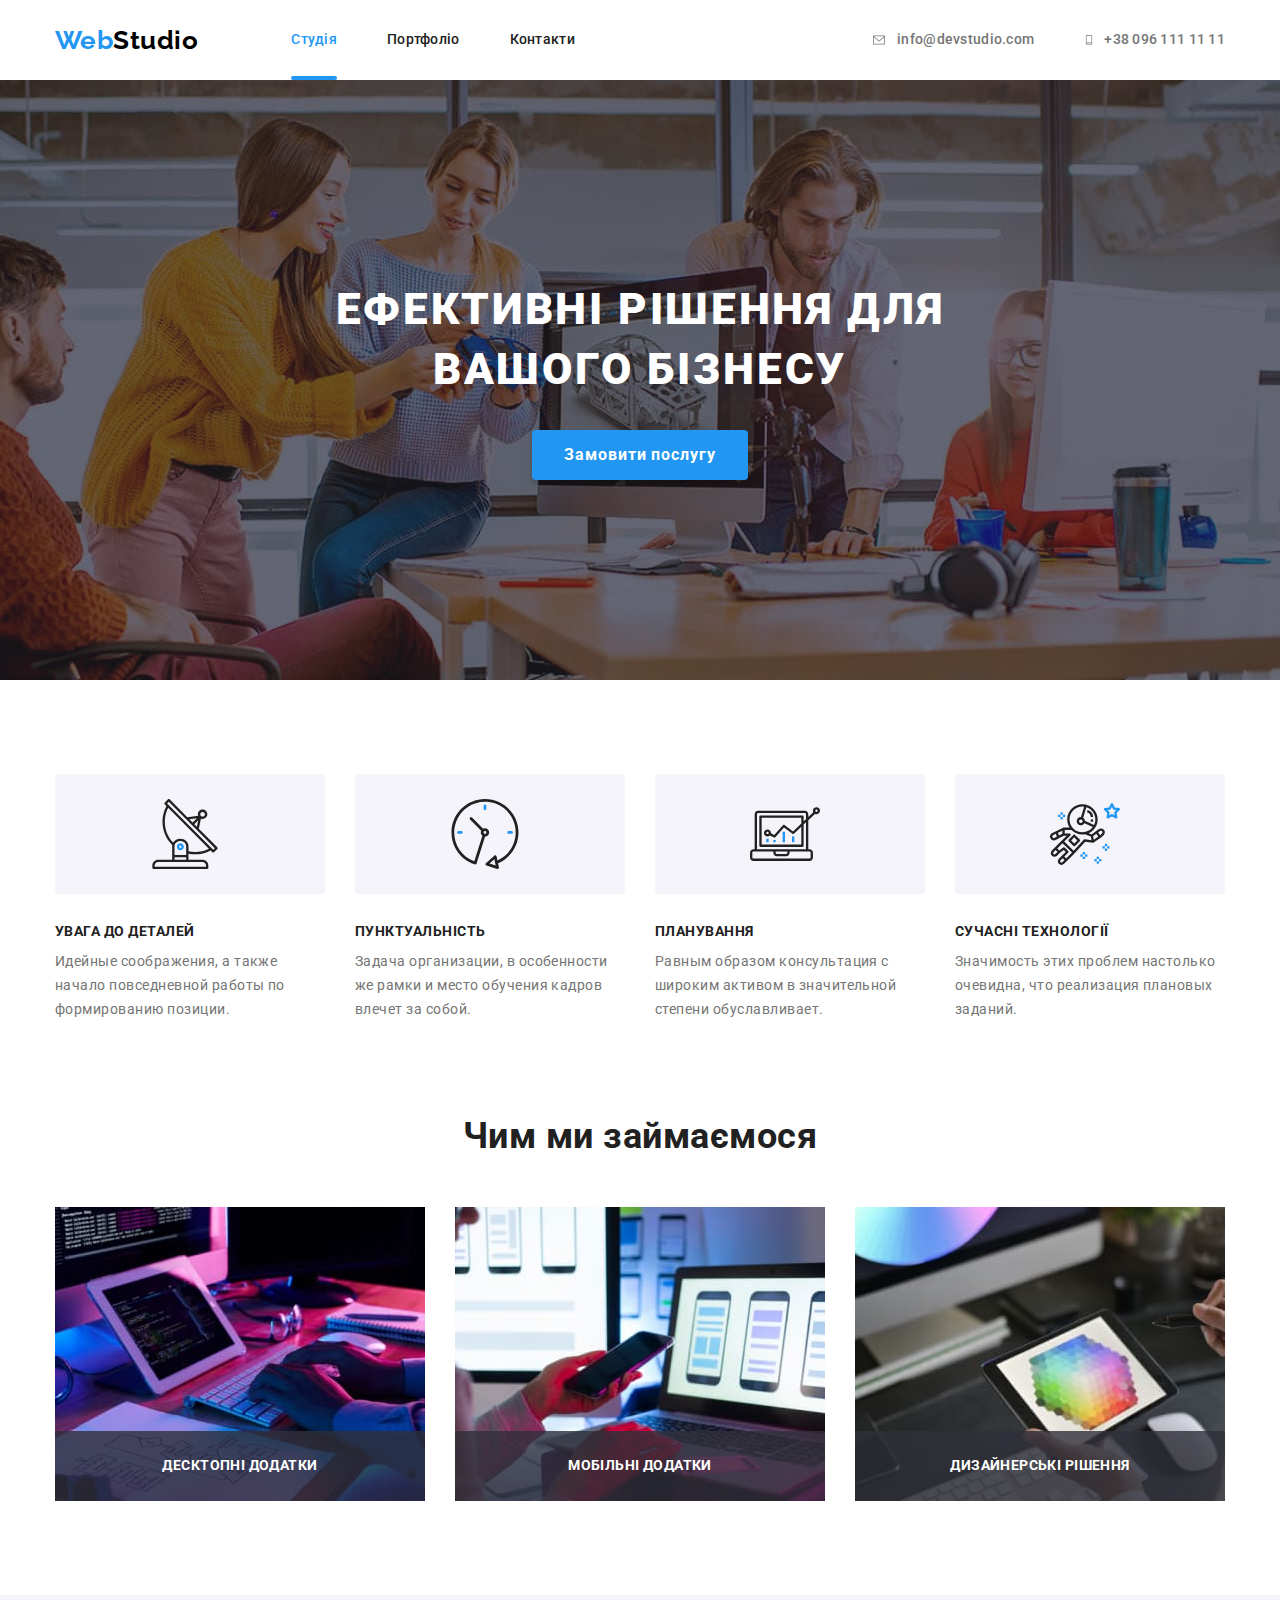
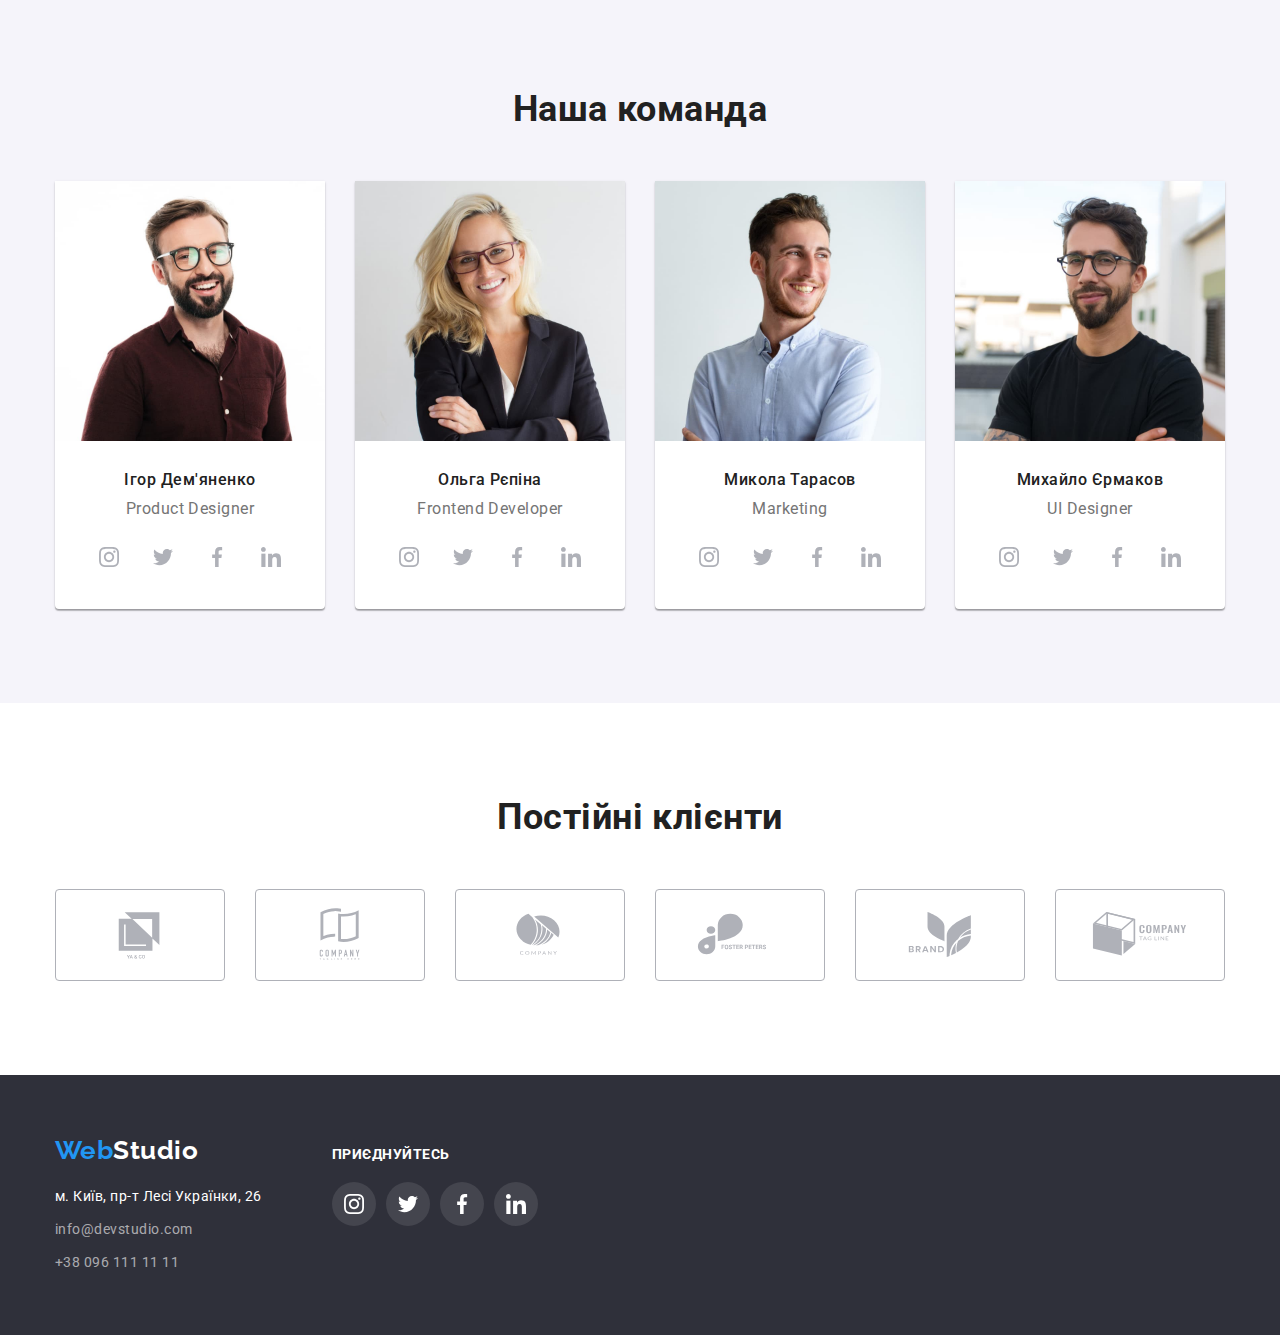
==== index.html @ 2d68afdc "Добавляє 5 дз" ====
<!DOCTYPE html>
<html lang="en">
  <head>
    <meta charset="UTF-8" />
    <meta http-equiv="X-UA-Compatible" content="IE=edge" />
    <meta name="viewport" content="width=device-width, initial-scale=1.0" />
    <title>Document</title>
    <link
      href="https://fonts.googleapis.com/css2?family=Raleway:wght@700&family=Roboto:wght@400;500;700;900&display=swap"
      rel="stylesheet"
    />
    <link
      rel="stylesheet"
      href="https://cdnjs.cloudflare.com/ajax/libs/modern-normalize/1.1.0/modern-normalize.min.css"
    />
    <link rel="stylesheet" href="./css/styles.css" />
  </head>
  <body>
    <!-- Шапка -->
    <header class="header">
      <div class="container main-nav">
        <a class="logo" href="index.html">
          <span class="logo-web">Web</span><span class="top">Studio</span></a
        >
        <nav>
          <!-- Навігація на інші сторінки -->
          <ul class="site-nav list">
            <li class="item-nav">
              <a class="link current" href="./index.html">Студія</a>
            </li>
            <li class="item-nav">
              <a class="link" href="./portfolio.html">Портфоліо</a>
            </li>
            <li class="item-nav"><a class="link" href="">Контакти</a></li>
          </ul>
        </nav>
        <ul class="auth-nav list">
          <li class="auth-item">
            <a class="link flex-item" href="mailto:info@devstudio.com">
              <svg class="social-icon" width="16" height="12">
                <use href="./images/svg/symbol-defs.svg#icon-mail" />
              </svg>
              info@devstudio.com</a
            >
          </li>
          <li class="auth-item">
            <a class="link flex-item" href="tel:+380961111111">
              <svg class="social-icon" width="10" height="16">
                <use href="./images/svg/symbol-defs.svg#icon-smartphone" />
              </svg>
              +38 096 111 11 11
            </a>
          </li>
        </ul>
      </div>
    </header>
    <!-- Унікальний контент сторінки -->
    <main>
      <!-- Герой-->
      <section class="hero section-hero">
        <h1 class="hero-title">Ефективні рішення для вашого бізнесу</h1>
        <button data-modal-open class="button center" type="button">
          Замовити послугу
        </button>
        <!-- Модальне вікно -->
        <div class="backdrop is-hidden" data-modal>
          <div class="modal">
            <button data-modal-close class="button-close">
              <svg class="close" width="30" height="30">
                <use href="./images/svg/symbol-defs.svg#icon-close" />
              </svg>
            </button>
          </div>
        </div>
      </section>
      <!-- Особливості-->
      <section class="section section-top">
        <div class="container">
          <h2 class="visually-hidden">Особливості</h2>
          <ul class="list decorate-features">
            <li class="item">
              <div class="svg-list">
                <svg class="social-icon" width="70" height="70">
                  <use href="./images/svg/symbol-defs.svg#icon-antenna" />
                </svg>
              </div>
              <h3 class="section-title">УВАГА ДО ДЕТАЛЕЙ</h3>
              <p class="text">
                Идейные соображения, а также начало повседневной работы по
                формированию позиции.
              </p>
            </li>
            <li class="item">
              <div class="svg-list">
                <svg class="social-icon" width="70" height="70">
                  <use href="./images/svg/symbol-defs.svg#icon-clock" />
                </svg>
              </div>
              <h3 class="section-title">ПУНКТУАЛЬНІСТЬ</h3>
              <p class="text">
                Задача организации, в особенности же рамки и место обучения
                кадров влечет за собой.
              </p>
            </li>
            <li class="item">
              <div class="svg-list">
                <svg class="social-icon" width="70" height="70">
                  <use href="./images/svg/symbol-defs.svg#icon-diagram" />
                </svg>
              </div>
              <h3 class="section-title">ПЛАНУВАННЯ</h3>
              <p class="text">
                Равным образом консультация с широким активом в значительной
                степени обуславливает.
              </p>
            </li>
            <li class="item">
              <div class="svg-list">
                <svg class="social-icon" width="70" height="70">
                  <use href="./images/svg/symbol-defs.svg#icon-astronaut" />
                </svg>
              </div>
              <h3 class="section-title">СУЧАСНІ ТЕХНОЛОГІЇ</h3>
              <p class="text">
                Значимость этих проблем настолько очевидна, что реализация
                плановых заданий.
              </p>
            </li>
          </ul>
        </div>
      </section>
      <!-- Чим ми займаємся -->
      <section class="section padding-top-0">
        <div class="container">
          <h2 class="section-title-big">Чим ми займаємося</h2>
          <ul class="list we-do-decorate">
            <li class="item">
              <div class="container-pictur">
                <img
                  class="pictures"
                  class="title-pictures"
                  src="./images/main-page/box1.jpg "
                  width="370"
                  alt="box 1"
                />
                <p class="title-pictures">Десктопні додатки</p>
              </div>
            </li>
            <li class="item">
              <div class="container-pictur">
                <img
                  class="pictures"
                  src="./images/main-page/box2.jpg"
                  width="370"
                  alt="box 2"
                />
                <p class="title-pictures">Мобільні додатки</p>
              </div>
            </li>
            <li class="item">
              <div class="container-pictur">
                <img
                  class="pictures"
                  src="./images/main-page/box3.jpg"
                  width="370"
                  alt="box 3"
                />
                <p class="title-pictures">Дизайнерські рішення</p>
              </div>
            </li>
          </ul>
        </div>
      </section>
      <!-- Наша команда -->
      <section class="section section-top bgc-team">
        <div class="container">
          <h2 class="section-title-big">Наша команда</h2>
          <ul class="list decorate-team">
            <li class="item bgc-teem">
              <img
                class="pictures"
                src="./images/main-page/img.jpg"
                width="270"
                alt="Ігор Дем'яненко"
              />
              <div class="item-person">
                <h3 class="title-name">Ігор Дем'яненко</h3>
                <p class="name-text">Product Designer</p>
                <ul class="socials-items">
                  <li class="sosial-list">
                    <a class="sosial-link" href="">
                      <svg class="svg" width="20px" height="20px">
                        <use
                          href="./images/svg/symbol-defs.svg#icon-instagram"
                        ></use>
                      </svg>
                    </a>
                  </li>
                  <li class="sosial-list">
                    <a class="sosial-link" href="">
                      <svg class="svg" width="20px" height="20px">
                        <use
                          href="./images/svg/symbol-defs.svg#icon-twitter"
                        ></use>
                      </svg>
                    </a>
                  </li>
                  <li class="sosial-list">
                    <a class="sosial-link" href="">
                      <svg class="svg" width="20px" height="20px">
                        <use
                          href="./images/svg/symbol-defs.svg#icon-facebook"
                        ></use>
                      </svg>
                    </a>
                  </li>
                  <li class="sosial-list">
                    <a class="sosial-link" href="">
                      <svg class="svg" width="20px" height="20px">
                        <use
                          href="./images/svg/symbol-defs.svg#icon-linkedin"
                        ></use>
                      </svg>
                    </a>
                  </li>
                </ul>
              </div>
            </li>
            <li class="item bgc-teem">
              <img
                class="pictures"
                src="./images/main-page/img(1).jpg"
                width="270"
                alt="Ольга Рєпіна"
              />
              <div class="item-person">
                <h3 class="title-name">Ольга Рєпіна</h3>
                <p class="name-text">Frontend Developer</p>
                <ul class="socials-items">
                  <li class="sosial-list">
                    <a class="sosial-link" href="">
                      <svg class="svg" width="20px" height="20px">
                        <use
                          href="./images/svg/symbol-defs.svg#icon-instagram"
                        ></use>
                      </svg>
                    </a>
                  </li>
                  <li class="sosial-list">
                    <a class="sosial-link" href="">
                      <svg class="svg" width="20px" height="20px">
                        <use
                          href="./images/svg/symbol-defs.svg#icon-twitter"
                        ></use>
                      </svg>
                    </a>
                  </li>
                  <li class="sosial-list">
                    <a class="sosial-link" href="">
                      <svg class="svg" width="20px" height="20px">
                        <use
                          href="./images/svg/symbol-defs.svg#icon-facebook"
                        ></use>
                      </svg>
                    </a>
                  </li>
                  <li class="sosial-list">
                    <a class="sosial-link" href="">
                      <svg class="svg" width="20px" height="20px">
                        <use
                          href="./images/svg/symbol-defs.svg#icon-linkedin"
                        ></use>
                      </svg>
                    </a>
                  </li>
                </ul>
              </div>
            </li>
            <li class="item bgc-teem">
              <img
                class="pictures"
                src="./images/main-page/img(2).jpg"
                width="270"
                alt="Микола Тарасов"
              />
              <div class="item-person">
                <h3 class="title-name">Микола Тарасов</h3>
                <p class="name-text">Marketing</p>
                <ul class="socials-items">
                  <li class="sosial-list">
                    <a class="sosial-link" href="">
                      <svg class="svg" width="20px" height="20px">
                        <use
                          href="./images/svg/symbol-defs.svg#icon-instagram"
                        ></use>
                      </svg>
                    </a>
                  </li>
                  <li class="sosial-list">
                    <a class="sosial-link" href="">
                      <svg class="svg" width="20px" height="20px">
                        <use
                          href="./images/svg/symbol-defs.svg#icon-twitter"
                        ></use>
                      </svg>
                    </a>
                  </li>
                  <li class="sosial-list">
                    <a class="sosial-link" href="">
                      <svg class="svg" width="20px" height="20px">
                        <use
                          href="./images/svg/symbol-defs.svg#icon-facebook"
                        ></use>
                      </svg>
                    </a>
                  </li>
                  <li class="sosial-list">
                    <a class="sosial-link" href="">
                      <svg class="svg" width="20px" height="20px">
                        <use
                          href="./images/svg/symbol-defs.svg#icon-linkedin"
                        ></use>
                      </svg>
                    </a>
                  </li>
                </ul>
              </div>
            </li>
            <li class="item bgc-teem">
              <img
                class="pictures"
                src="./images/main-page/img(3).jpg"
                width="270"
                alt="Михайло Єрмаков"
              />
              <div class="item-person">
                <h3 class="title-name">Михайло Єрмаков</h3>
                <p class="name-text">UI Designer</p>
                <ul class="socials-items">
                  <li class="sosial-list">
                    <a class="sosial-link" href="">
                      <svg class="svg" width="20px" height="20px">
                        <use
                          href="./images/svg/symbol-defs.svg#icon-instagram"
                        ></use>
                      </svg>
                    </a>
                  </li>
                  <li class="sosial-list">
                    <a class="sosial-link" href="">
                      <svg class="svg" width="20px" height="20px">
                        <use
                          href="./images/svg/symbol-defs.svg#icon-twitter"
                        ></use>
                      </svg>
                    </a>
                  </li>
                  <li class="sosial-list">
                    <a class="sosial-link" href="">
                      <svg class="svg" width="20px" height="20px">
                        <use
                          href="./images/svg/symbol-defs.svg#icon-facebook"
                        ></use>
                      </svg>
                    </a>
                  </li>
                  <li class="sosial-list">
                    <a class="sosial-link" href="">
                      <svg class="svg" width="20px" height="20px">
                        <use
                          href="./images/svg/symbol-defs.svg#icon-linkedin"
                        ></use>
                      </svg>
                    </a>
                  </li>
                </ul>
              </div>
            </li>
          </ul>
        </div>
      </section>
      <section class="section">
        <div class="container">
          <h2 class="section-title-big">Постійні клієнти</h2>
          <ul class="list customers-list">
            <li class="customer-li">
              <a class="customer-link" href="">
                <svg class="svg" width="106px" height="60px">
                  <use href="./images/svg/symbol-defs.svg#icon-Logo"></use>
                </svg>
              </a>
            </li>
            <li class="customer-li">
              <a class="customer-link" href="">
                <svg class="svg" width="106px" height="60px">
                  <use href="./images/svg/symbol-defs.svg#icon-Logo-1"></use>
                </svg>
              </a>
            </li>
            <li class="customer-li">
              <a class="customer-link" href="">
                <svg class="svg" width="106px" height="60px">
                  <use href="./images/svg/symbol-defs.svg#icon-Logo-2"></use>
                </svg>
              </a>
            </li>
            <li class="customer-li">
              <a class="customer-link" href="">
                <svg class="svg" width="106px" height="60px">
                  <use href="./images/svg/symbol-defs.svg#icon-Logo-3"></use>
                </svg>
              </a>
            </li>
            <li class="customer-li">
              <a class="customer-link" href="">
                <svg class="svg" width="106px" height="60px">
                  <use href="./images/svg/symbol-defs.svg#icon-Logo-4"></use>
                </svg>
              </a>
            </li>
            <li class="customer-li">
              <a class="customer-link" href="">
                <svg class="svg" width="106px" height="60px">
                  <use href="./images/svg/symbol-defs.svg#icon-Logo-5"></use>
                </svg>
              </a>
            </li>
          </ul>
        </div>
      </section>
    </main>
    <!-- Підвал сторінки -->
    <footer class="footer">
      <div class="container section-flex">
        <div class="footer-addres">
          <div class="footer-logo">
            <a class="logo" href="index.html">
              <span class="logo-web">Web</span
              ><span class="bottom">Studio</span></a
            >
          </div>
          <address>
            <ul class="list">
              <li class="list-margin">
                <a
                  class="addres link"
                  href="https://www.google.com/maps/place/%D0%B1%D1%83%D0%BB.+%D0%9B%D0%B5%D1%81%D0%B8+%D0%A3%D0%BA%D1%80%D0%B0%D0%B8%D0%BD%D0%BA%D0%B8,+26,+%D0%9A%D0%B8%D0%B5%D0%B2,+02000/@50.4265807,30.5383858,17z/data=!3m1!4b1!4m5!3m4!1s0x40d4cf0e033ecbe9:0x57a4dffefec77da0!8m2!3d50.4265807!4d30.5383858"
                  target="_blank"
                  rel="noopener noreferrer"
                  >м. Київ, пр-т Лесі Українки, 26</a
                >
              </li>
              <li class="list-margin">
                <a class="contacts link" href="mailto:info@devstudio.com"
                  >info@devstudio.com</a
                >
              </li>
              <li class="list-margin">
                <a class="contacts link" href="tel:+380961111111"
                  >+38 096 111 11 11</a
                >
              </li>
            </ul>
          </address>
        </div>
        <div class="footer-contacts">
          <h2 class="footer-title">Приєднуйтесь</h2>
          <ul class="socials-items-footer">
            <li class="sosial-list-footer">
              <a class="sosial-footer-link" href="">
                <svg class="svg-footer" width="20px" height="20px">
                  <use href="./images/svg/symbol-defs.svg#icon-instagram"></use>
                </svg>
              </a>
            </li>
            <li class="sosial-list-footer">
              <a class="sosial-footer-link" href="">
                <svg class="svg-footer" width="20px" height="20px">
                  <use href="./images/svg/symbol-defs.svg#icon-twitter"></use>
                </svg>
              </a>
            </li>
            <li class="sosial-list-footer">
              <a class="sosial-footer-link" href="">
                <svg class="svg-footer" width="20px" height="20px">
                  <use href="./images/svg/symbol-defs.svg#icon-facebook"></use>
                </svg>
              </a>
            </li>
            <li class="sosial-list-footer">
              <a class="sosial-footer-link" href="">
                <svg class="svg-footer" width="20px" height="20px">
                  <use href="./images/svg/symbol-defs.svg#icon-linkedin"></use>
                </svg>
              </a>
            </li>
          </ul>
        </div>
      </div>
    </footer>
    <script src="./js/modal.js"></script>
  </body>
</html>
---- css/styles.css ----
/* колір основного тексту #212121 */

/* вторичний колір тексту #757575 */

/* колір акцент #2196F3 */

/* колір заголовка героя #FFFFFF */

/* колір фона 1 блок і підвалу #2F303A  */

/* колір фона 2 блок #F5F5F5 */

/* колір фона 3 блок #F5F4FA */

:root {
  --primary-text-color: #757575;
  --title-text-color: #212121;
  --accent-color: #2196f3;
  --primary--white-color: #ffffff;
}

body {
  background-color: var(--primary--white-color);
  color: var(--primary-text-color);
  font-family: 'Roboto', sans-serif;
  letter-spacing: 0.03em;
}
h1,
h2,
h3,
h4,
p,
ul,
li {
  margin-top: 0;
  margin-bottom: 0;
  padding: 0;
}

.list {
  list-style: none;
  padding: 0;
  margin: 0;
}

.link {
  text-decoration: none;
}

.container {
  margin: 0 auto;
  width: 1200px;
  padding: 0 15px;
}

/* Шапка */
.main-nav {
  display: flex;
  align-items: center;
}

.flex-item {
  display: flex;
  align-items: center;
}

.social-icon {
  fill: currentColor;
  margin-right: 10px;
}

.logo {
  text-decoration: none;
}

.logo-web {
  color: var(--accent-color);
  font-family: 'Raleway', sans-serif;
  font-weight: 700;
  font-size: 26px;
  line-height: 1.19;
}

.logo .top {
  color: #000000;
  font-family: 'Raleway', sans-serif;
  font-weight: 700;
  font-size: 26px;
  line-height: 1.19;
}

.logo .bottom {
  color: var(--primary--white-color);
  font-family: 'Raleway', sans-serif;
  font-weight: 700;
  font-size: 26px;
  line-height: 1.19;
}

.site-nav {
  display: flex;
  margin-left: 93px;
}

.site-nav .item-nav {
  margin-right: 50px;
}

.site-nav .item-nav:last-child {
  margin-right: 0;
}

.site-nav .link {
  display: block;
  padding: 32px 0;
  font-weight: 500;
  font-size: 14px;
  line-height: 1.14;
  letter-spacing: 0.02em;
  color: var(--title-text-color);
  transition-duration: 250ms;
  transition-timing-function: cubic-bezier(0.4, 0, 0.2, 1);
}

.site-nav .link:hover,
.site-nav .link:focus {
  color: var(--accent-color);
}

.site-nav .link.current {
  color: var(--accent-color);
  position: relative;
}

.site-nav .link.current::after {
  content: '';
  position: absolute;
  width: 100%;
  height: 4px;
  left: 0;
  bottom: 0;
  background-color: var(--accent-color);
  border-radius: 2px;
}

.auth-nav {
  display: flex;
  margin-left: auto;
}

.auth-nav .auth-item + .auth-item {
  margin-left: 50px;
}

.auth-nav .link {
  font-weight: 500;
  font-size: 14px;
  line-height: 1.14;
  letter-spacing: 0.02em;
  padding: 32px 0;
  color: var(--primary-text-color);
  transition-duration: 250ms;
  transition-timing-function: cubic-bezier(0.4, 0, 0.2, 1);
}

.auth-nav .link:hover,
.auth-nav .link:focus {
  color: var(--accent-color);
}

.hero {
  text-align: center;
  background-color: #2f303a;
  background-image: linear-gradient(
      rgba(47, 48, 58, 0.4),
      rgba(47, 48, 58, 0.4)
    ),
    url('../images/Img.jpg');
  background-repeat: no-repeat;
  background-position: center;
  background-size: cover;
}

.section-hero {
  padding-top: 200px;
  padding-bottom: 200px;
}

.hero-title {
  color: var(--primary--white-color);
  font-weight: 900;
  font-size: 44px;
  line-height: 1.36;
  letter-spacing: 0.06em;
  text-transform: uppercase;
  margin-left: auto;
  margin-right: auto;
  margin-top: 0;
  margin-bottom: 30px;
  max-width: 696px;
}

/* Оформлення модального блока */
.backdrop {
  position: fixed;
  top: 0;
  left: 0;
  width: 100%;
  height: 100%;
  background-color: rgba(0, 0, 0, 0.2);
  opacity: 1;
  z-index: 1;
  transition-duration: 250ms;
  transition-timing-function: cubic-bezier(0.4, 0, 0.2, 1);
}

.backdrop.is-hidden {
  opacity: 0;
  pointer-events: none;
  visibility: hidden;
}

.backdrop.is-hidden .modal {
  transform: translate(-50%, -50%) scale(0.9);
}

.modal {
  position: absolute;
  top: 50%;
  left: 50%;
  transform: translate(-50%, -50%) scale(1);
  width: 528px;
  height: 581px;
  border-radius: 4px;
  box-shadow: 0px 1px 3px rgba(0, 0, 0, 0.12), 0px 1px 1px rgba(0, 0, 0, 0.14),
    0px 2px 1px rgba(0, 0, 0, 0.2);
  background-color: var(--primary--white-color);
  transition-property: transform;
  transition-duration: 250ms;
  transition-timing-function: cubic-bezier(0.4, 0, 0.2, 1);
}
.button-close {
  background-color: transparent;
  position: absolute;
  top: 8px;
  right: 8px;
  border: none;
  padding: 0;
  margin: 0;
}
.close {
  stroke: rgba(0, 0, 0, 0.1);
}

/* Button */
.button {
  padding: 10px 32px;
  cursor: pointer;
  border: 0;
  font-weight: 700;
  font-size: 16px;
  line-height: 1.88;
  letter-spacing: 0.06em;
  box-shadow: 0px 4px 4px rgba(0, 0, 0, 0.15);
  border-radius: 4px;
  color: var(--primary--white-color);
  background-color: var(--accent-color);
}

/* Навігація на інші сторінка */
.addres.link:hover,
.addres.link:focus,
.contacts.link:hover,
.contacts.link:focus {
  color: var(--accent-color);
}
/* Секція особливості */

/* Приховування заголовка */
.visually-hidden {
  position: absolute;
  white-space: nowrap;
  width: 1px;
  height: 1px;
  overflow: hidden;
  border: 0;
  padding: 0;
  clip: rect(0 0 0 0);
  clip-path: inset(50%);
  margin: -1px;
}

.section {
  padding-top: 94px;
  padding-bottom: 94px;
}

.padding-top-0 {
  padding-top: 0;
}

.decorate-features {
  display: flex;
}

.list.decorate-features .item {
  width: 270px;
}

.svg-list {
  display: flex;
  width: 270px;
  height: 120px;
  margin-bottom: 30px;
  background-color: #f5f4fa;
  justify-content: center;
  text-align: center;
  align-items: center;
  border-radius: 4px;
}

.list .item + .item {
  margin-left: 30px;
}

.bgc-team {
  background-color: #f5f4fa;
}

.section-title {
  color: var(--title-text-color);
  font-weight: 700;
  font-size: 14px;
  line-height: 1.14;
  text-transform: uppercase;
  margin-bottom: 10px;
}

.section .text {
  font-size: 14px;
  line-height: 1.71;
}

.section-title-big {
  color: var(--title-text-color);
  font-weight: 700;
  font-size: 36px;
  line-height: 1.16;
  text-align: center;
  margin-bottom: 50px;
}

.we-do-decorate {
  display: flex;
}
.container-pictur {
  position: relative;
}
.title-pictures {
  position: absolute;
  color: #ffffff;
  font-weight: 700;
  font-size: 14px;
  line-height: 1.1;
  letter-spacing: 0.03em;
  text-transform: uppercase;
  text-align: center;
  width: 100%;
  height: 70px;
  bottom: 0;
  background-color: rgba(47, 48, 58, 0.8);
  text-align: center;
  padding: 27px 0;
}
.pictures {
  display: block;
}

.list.decorate-team {
  display: flex;
}

.list.decorate-team .item {
  text-align: center;
}

.list.decorate-team .item {
  box-shadow: 0px 1px 3px rgba(0, 0, 0, 0.12), 0px 1px 1px rgba(0, 0, 0, 0.14),
    0px 2px 1px rgba(0, 0, 0, 0.2);
  border-radius: 0px 0px 4px 4px;
}

.item-person {
  padding: 30px 0;
}

.title-name {
  color: var(--title-text-color);
  font-weight: 500;
  font-size: 16px;
  line-height: 1.18;
  margin-bottom: 10px;
}

.section .name-text {
  font-size: 16px;
  line-height: 1.18;
}

/* Підвал сторінки */
.footer {
  background-color: #2f303a;
  padding-top: 60px;
  padding-bottom: 60px;
}

.footer-logo {
  margin-bottom: 20px;
}

.list .list-margin:nth-child(-n + 2) {
  margin-bottom: 9px;
}

.list .addres {
  color: var(--primary--white-color);
  font-size: 14px;
  line-height: 1.71;
  font-style: normal;
  transition-duration: 250ms;
  transition-timing-function: cubic-bezier(0.4, 0, 0.2, 1);
}

.list .contacts {
  color: rgba(255, 255, 255, 0.6);
  font-size: 14px;
  line-height: 1.71;
  font-style: normal;
  transition-duration: 250ms;
  transition-timing-function: cubic-bezier(0.4, 0, 0.2, 1);
}

.bgc-teem {
  background-color: white;
}

.socials-items {
  list-style: none;
  display: flex;
  justify-content: center;
  margin-top: 16px;
}

.sosial-link {
  display: flex;
  justify-content: center;
  align-items: center;
  border-radius: 50%;
  background-color: var(--primary--white-color);
  width: 44px;
  height: 44px;
  outline: none;
  transition-duration: 250ms;
  transition-timing-function: cubic-bezier(0.4, 0, 0.2, 1);
}

.sosial-link:hover,
.sosial-link:focus {
  background-color: var(--accent-color);
}

.sosial-link:hover .svg,
.sosial-link:focus .svg {
  fill: #ffffff;
}

.svg {
  fill: #afb1b8;
}

.socials-items .sosial-list:not(:last-child) {
  margin-right: 10px;
}

.customers-list {
  display: flex;
  align-items: center;
  justify-content: space-between;
}

.customer-link {
  display: flex;
  width: 170px;
  height: 92px;
  justify-content: center;
  align-items: center;
  border: 1px solid #afb1b8;
  border-radius: 4px;
  outline: none;
  transition-property: border-color;
  transition-duration: 250ms;
  transition-timing-function: cubic-bezier(0.4, 0, 0.2, 1);
}
.svg {
  transition-property: fill;
  transition-duration: 250ms;
  transition-timing-function: cubic-bezier(0.4, 0, 0.2, 1);
}
.customer-link:hover,
.customer-link:focus,
.customer-link:hover .svg,
.customer-link:focus .svg {
  border-color: var(--accent-color);
  fill: var(--accent-color);
}

/* .customer-link:hover .svg,
.customer-link:focus .svg {
  fill: var(--accent-color);
} */

/* footer */
.section-flex {
  display: flex;
  align-items: baseline;
}
.footer-contacts {
  margin-left: 70px;
}
.footer-title {
  font-weight: 700;
  font-size: 14px;
  line-height: 1.1;
  text-transform: uppercase;
  color: var(--primary--white-color);
  margin-bottom: 20px;
}
.socials-items-footer {
  display: flex;
  list-style: none;
  justify-content: center;
}
.sosial-list-footer {
  display: flex;
  border-radius: 50%;
  width: 44px;
  height: 44px;
  justify-content: center;
  align-items: center;
}
.sosial-footer-link {
  display: flex;
  border-radius: 50%;
  width: 44px;
  height: 44px;
  justify-content: center;
  align-items: center;
  background: rgba(255, 255, 255, 0.1);
  outline: none;
  transition-duration: 250ms;
  transition-timing-function: cubic-bezier(0.4, 0, 0.2, 1);
}

.sosial-footer-link:hover,
.sosial-footer-link:focus {
  background: var(--accent-color);
}

.svg-footer {
  fill: var(--primary--white-color);
}

.socials-items-footer .sosial-list-footer:not(:last-child) {
  margin-right: 10px;
}

/* ________________________________________ */
/* Page-portfolio */
/* Filter list */
.button-line {
  border-bottom: 1px solid #ececec;
}

.filter.list {
  display: flex;
  justify-content: center;
  margin-bottom: 50px;
}

.filter.list .item + .item {
  margin-left: 8px;
}

.filter-button {
  color: var(--title-text-color);
  background-color: #f5f4fa;
  cursor: pointer;
  border: 0;
  font-family: 'Roboto';
  font-weight: 500;
  font-size: 16px;
  line-height: 1.62;
  padding: 6px 25px;
  border-radius: 4px;
  transition-property: box-shadow, background-color;
  transition-duration: 250ms;
  transition-timing-function: cubic-bezier(0.4, 0, 0.2, 1);
}

.filter-button:hover,
.filter-button:focus {
  color: var(--primary--white-color);
  background-color: var(--accent-color);
  cursor: pointer;
  box-shadow: 0px 3px 1px rgba(0, 0, 0, 0.1), 0px 1px 2px rgba(0, 0, 0, 0.08),
    0px 2px 2px rgba(0, 0, 0, 0.12);
}

.projects.list {
  display: flex;
  flex-wrap: wrap;
}

.projects.list .item-projects {
  width: 370 px;
  margin-right: 30px;
  margin-bottom: 30px;
  transition-property: box-shadow;
  transition-duration: 250ms;
  transition-timing-function: cubic-bezier(0.4, 0, 0.2, 1);
}

.projects.list .item-projects:hover {
  outline: 1px solid #eeeeee;
  box-shadow: 0px 1px 1px rgba(0, 0, 0, 0.12), 0px 4px 4px rgba(0, 0, 0, 0.06),
    1px 4px 6px rgba(0, 0, 0, 0.16);
}

.projects.list .item-projects:nth-child(3n) {
  margin-right: 0;
}

.projects.list .item-projects:nth-last-child(-n + 3) {
  margin-bottom: 0;
}

.project-container {
  padding: 20px 24px;
  border: 1px solid #ececec;
  border-top: none;
}

.projects-title {
  color: var(--title-text-color);
  font-weight: 700;
  font-size: 18px;
  line-height: 2;
  letter-spacing: 0.06em;
}

.projects .text {
  font-size: 16px;
  line-height: 1.8;
  margin-top: 4px;
}
/* Оформлення спливаючого вікна */
.project-overlay {
  position: relative;
  overflow: hidden;
}

.overlay-thumb {
  position: absolute;
  bottom: 0;
  top: 0;
  width: 100%;
  height: 100%;
  background-color: rgba(33, 149, 243, 0.9);
  transition: transform 250ms cubic-bezier(0.4, 0, 0.2, 1);
  transform: translateY(101%);
}
.overlay-link {
  outline: transparent;
}

.title-overlay {
  font-weight: 400;
  font-size: 18px;
  line-height: 1.5;
  color: var(--primary--white-color);
  text-shadow: 0px 4px 4px rgba(0, 0, 0, 0.25);
  padding: 63px 24px;
}

.item-projects a:hover .overlay-thumb,
.item-projects a:focus .overlay-thumb {
  transform: translateY(0%);
}
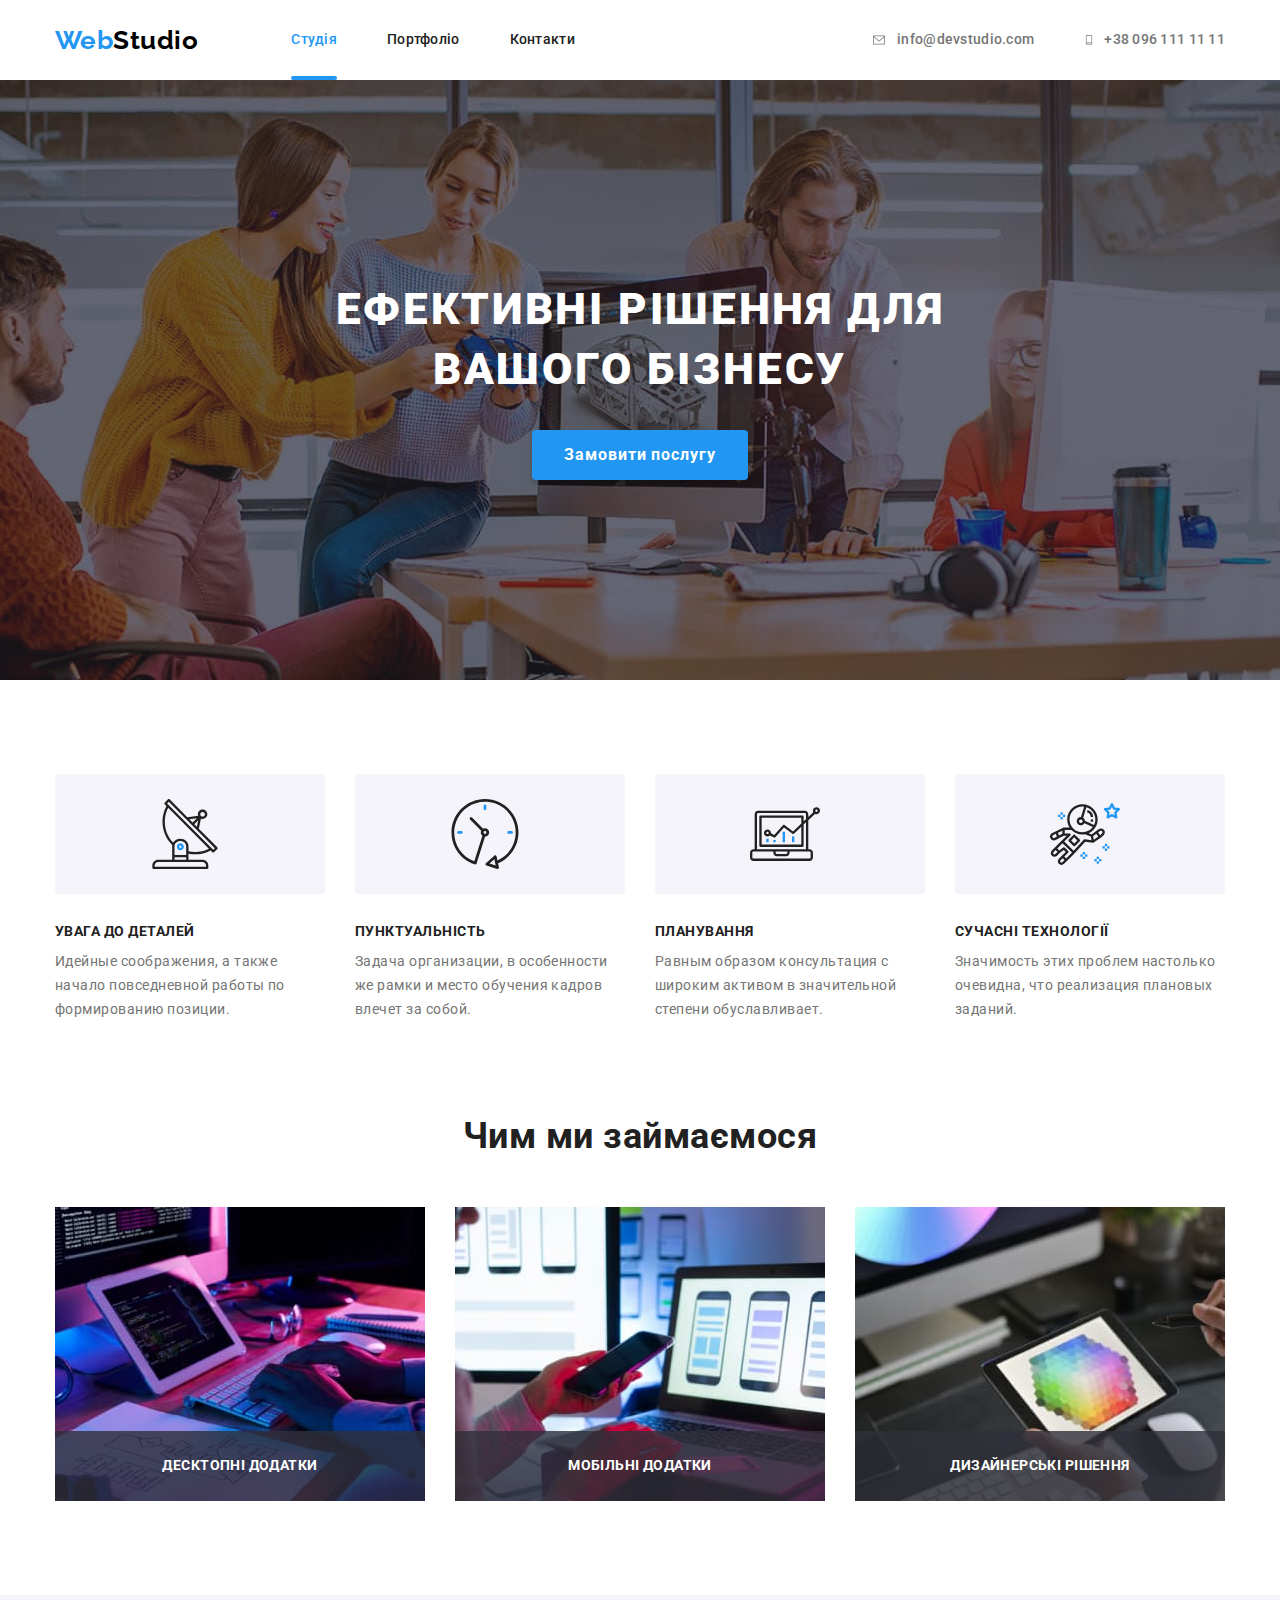
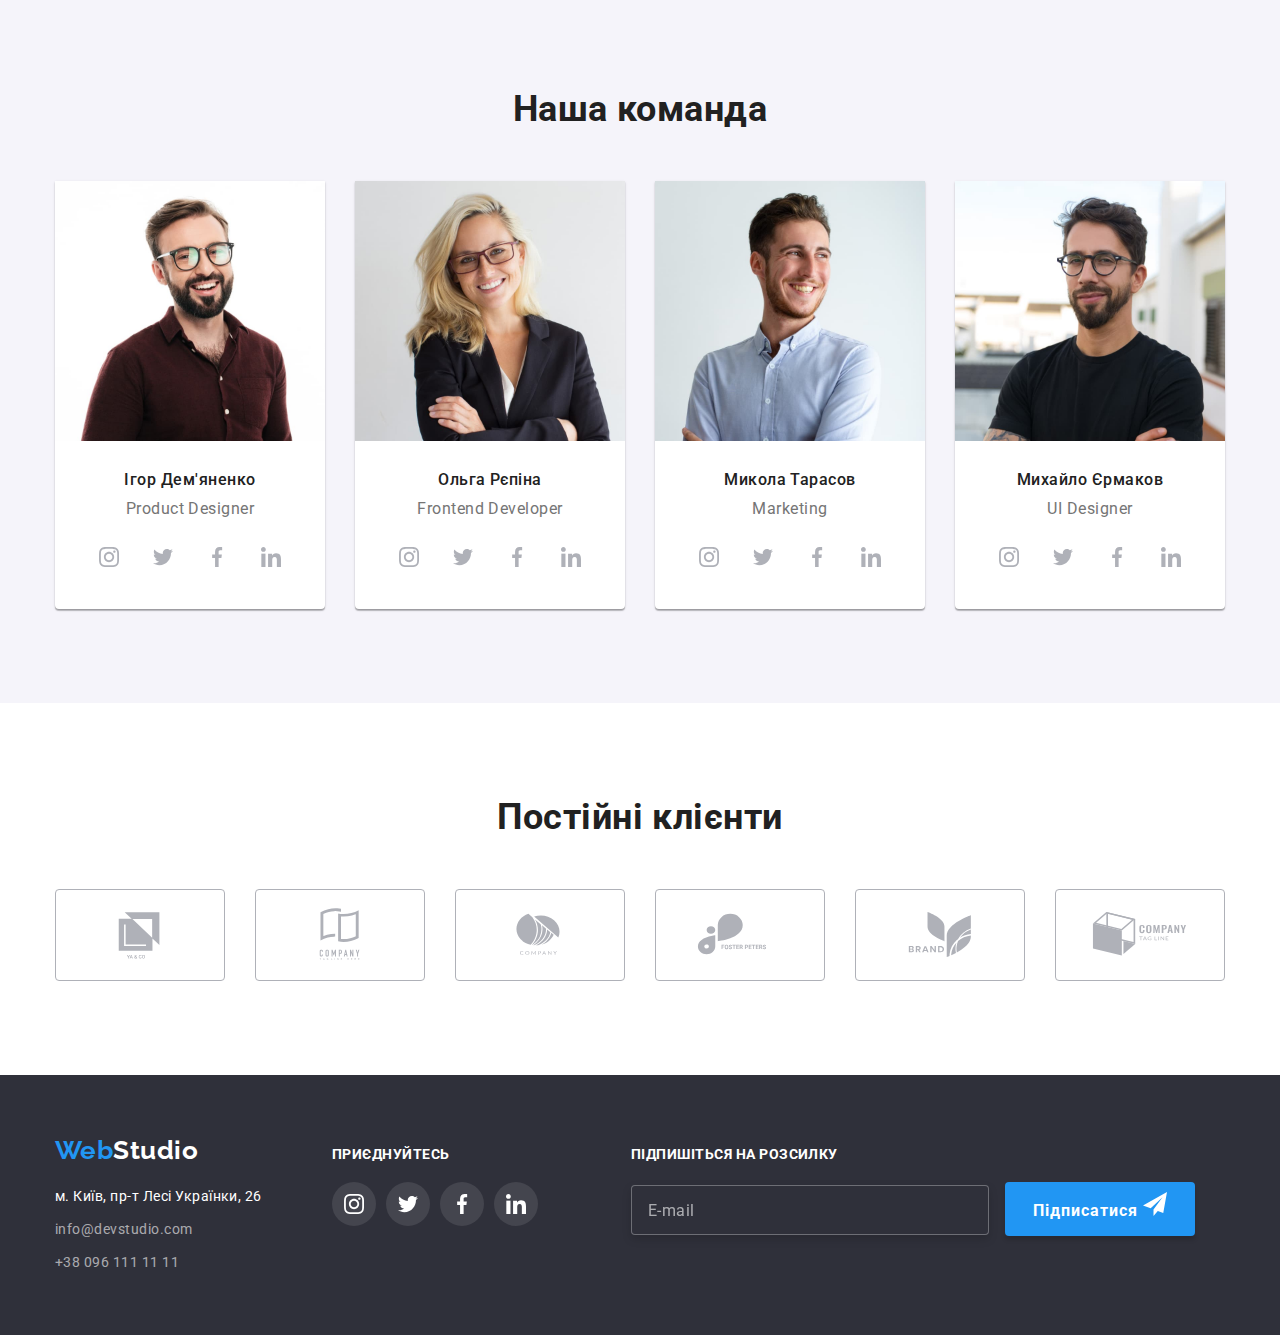
==== commit ffcfc2a2: "Оформлює модальне вікно" ====
--- a/index.html
+++ b/index.html
@@ -58,10 +58,13 @@
     <main>
       <!-- Герой-->
       <section class="hero section-hero">
-        <h1 class="hero-title">Ефективні рішення для вашого бізнесу</h1>
-        <button data-modal-open class="button center" type="button">
-          Замовити послугу
-        </button>
+        <div class="center">
+          <h1 class="hero-title">Ефективні рішення для вашого бізнесу</h1>
+          <button data-modal-open class="button center" type="button">
+            Замовити послугу
+          </button>
+        </div>
+
         <!-- Модальне вікно -->
         <div class="backdrop is-hidden" data-modal>
           <div class="modal">
@@ -70,6 +73,100 @@
                 <use href="./images/svg/symbol-defs.svg#icon-close" />
               </svg>
             </button>
+            <h2 class="title-modal">Залиште свої дані, ми вам передзвонимо</h2>
+            <form class="form">
+              <div class="form__group">
+                <label class="form-label"
+                  >Ім'я
+                  <input
+                    class="form-input"
+                    type="text"
+                    placeholder=" "
+                    name=" user-nane"
+                    required
+                  />
+                  <svg class="modal-icon" width="20" height="20">
+                    <use
+                      href="./images/svg/symbol-defs.svg#icon-person-black-18dp-1"
+                    />
+                  </svg>
+                </label>
+              </div>
+
+              <div class="form__group">
+                <label class="form-label"
+                  >Телефон
+                  <input
+                    class="form-input"
+                    type="tel"
+                    placeholder=" "
+                    name=" namber "
+                    required
+                  />
+                  <svg class="modal-icon" width="20" height="20">
+                    <use
+                      href="./images/svg/symbol-defs.svg#icon-phone-black-18dp-1"
+                    />
+                  </svg>
+                </label>
+              </div>
+
+              <div class="form__group">
+                <label class="form-label"
+                  >Пошта
+                  <input
+                    class="form-input"
+                    type="email"
+                    placeholder=" "
+                    name=" tel-nane"
+                    required
+                  />
+                  <svg class="modal-icon" width="20" height="20">
+                    <use
+                      href="./images/svg/symbol-defs.svg#icon-email-black-18dp-1"
+                    />
+                  </svg>
+                </label>
+              </div>
+
+              <div class="form__group">
+                <label class="form-label label-message"
+                  >Коментар
+                  <textarea
+                    class="form-input"
+                    name="form-text"
+                    placeholder="Введіть текст"
+                    required
+                  ></textarea>
+                </label>
+              </div>
+
+              <div class="form__group">
+                <input id="conditions" class="checkbox" type="checkbox" />
+                <label for="conditions" class="form-label checkbox-text">
+                  <span class="text-contract-basic"
+                    >Погоджуюся з розсилкою та приймаю<span>
+                      <a class="text-contract" href=""> Умови договору</a></span
+                    >
+                  </span>
+                  <svg class="checkbox-icon" width="16" height="15">
+                    <use href="./images/svg/symbol-defs.svg#icon-Vector" />
+                  </svg>
+                </label>
+
+                <!-- <label class="form-label"
+                  >Погоджуюся з розсилкою та приймаю
+                  <span> <a href=""> Умови договору</a> </span>
+                  <input class="form-input" type="checkbox" />
+                  <svg class="modal-icon" width="20" height="20">
+                    <use
+                      href="./images/svg/symbol-defs.svg#icon-email-black-18dp-1"
+                    />
+                  </svg>
+                </label> -->
+              </div>
+              <button class="button-modal" type="submit">Відправити</button>
+            </form>
           </div>
         </div>
       </section>
@@ -496,6 +593,16 @@
             </li>
           </ul>
         </div>
+        <div class="footter-email">
+          <h2 class="title-email">Підпишіться на розсилку</h2>
+          <input class="footer-inpur" type="email" placeholder="E-mail" />
+          <button class="footter-email-btn">
+            Підписатися
+            <svg class="telegram-svg" width="24" height="24">
+              <use href="./images/svg/symbol-defs.svg#icon-icon-send" />
+            </svg>
+          </button>
+        </div>
       </div>
     </footer>
     <script src="./js/modal.js"></script>
--- a/css/styles.css
+++ b/css/styles.css
@@ -169,7 +169,6 @@
 }
 
 .hero {
-  text-align: center;
   background-color: #2f303a;
   background-image: linear-gradient(
       rgba(47, 48, 58, 0.4),
@@ -179,6 +178,9 @@
   background-repeat: no-repeat;
   background-position: center;
   background-size: cover;
+}
+.center {
+  text-align: center;
 }
 
 .section-hero {
@@ -228,6 +230,7 @@
   position: absolute;
   top: 50%;
   left: 50%;
+  padding: 40px;
   transform: translate(-50%, -50%) scale(1);
   width: 528px;
   height: 581px;
@@ -248,8 +251,107 @@
   padding: 0;
   margin: 0;
 }
+
 .close {
   stroke: rgba(0, 0, 0, 0.1);
+}
+.button-close:hover .close {
+  fill: var(--accent-color);
+}
+
+.title-modal {
+  font-weight: 700;
+  font-size: 20px;
+  line-height: 1.15;
+  text-align: center;
+  color: #212121;
+}
+.form {
+  width: 448px;
+  height: 101%;
+  margin-top: 12px;
+}
+.form__group {
+  display: flex;
+  flex-direction: column;
+  position: relative;
+  margin-bottom: 10px;
+}
+.form-label {
+  position: relative;
+  font-weight: 400;
+  font-size: 12px;
+  line-height: 1.1;
+  letter-spacing: 0.01em;
+  color: #757575;
+}
+.modal-icon {
+  position: absolute;
+  top: 50%;
+  left: 12px;
+}
+
+.form-input {
+  margin-top: 4px;
+  width: 100%;
+  padding-left: 42px;
+  padding-top: 12px;
+  padding-right: 12px;
+  padding-bottom: 12px;
+  border: 1px solid rgba(33, 33, 33, 0.2);
+  border-radius: 4px;
+  outline: transparent;
+}
+.form-input:focus {
+  outline: 1px solid var(--accent-color);
+}
+
+.form-input::placeholder {
+  font-weight: 400;
+  font-size: 12px;
+  line-height: 1.1;
+  letter-spacing: 0.01em;
+  color: rgba(117, 117, 117, 0.5);
+}
+
+.label-message .form-input {
+  width: 448px;
+  height: 138px;
+  resize: none;
+  padding: 12px 16px;
+}
+.form-label:focus-within > .modal-icon {
+  fill: var(--accent-color);
+}
+
+.text-contract-basic {
+  font-weight: 400;
+  font-size: 14px;
+  line-height: 1.7;
+  color: #757575;
+}
+.checkbox-icon {
+  position: absolute;
+  left: 12px;
+  top: 4px;
+  border: 1.7 solid #212121;
+  border-radius: 4px;
+}
+
+.button-modal {
+  display: flex;
+
+  margin: 0 auto;
+  font-weight: 700;
+  font-size: 16px;
+  line-height: 1.8;
+  letter-spacing: 0.06em;
+  color: #ffffff;
+  padding: 10px 52px;
+  background: #2196f3;
+  box-shadow: 0px 4px 4px rgba(0, 0, 0, 0.15);
+  border-radius: 4px;
+  border: transparent;
 }
 
 /* Button */
@@ -514,6 +616,54 @@
   fill: var(--accent-color);
 }
 
+.footter-email {
+  display: block;
+  margin-left: 93px;
+}
+
+.title-email {
+  font-weight: 700;
+  font-size: 14px;
+  line-height: 1.1;
+  text-transform: uppercase;
+  color: #ffffff;
+  margin-bottom: 20px;
+}
+
+.footer-inpur {
+  width: 358px;
+  height: 50px;
+  background: #2f303a;
+  border: 1px solid rgba(255, 255, 255, 0.3);
+  filter: drop-shadow(0px 4px 4px rgba(0, 0, 0, 0.15));
+  border-radius: 4px;
+  margin-right: 12px;
+  padding: 15px 16px;
+}
+.footer-inpur::placeholder {
+  font-weight: 400;
+  font-size: 16px;
+  line-height: 1.2;
+  letter-spacing: 0.03em;
+  /* padding: 15px 16px; */
+  color: rgba(255, 255, 255, 0.6);
+}
+
+.footter-email-btn {
+  font-weight: 700;
+  font-size: 16px;
+  line-height: 1.8;
+  letter-spacing: 0.06em;
+  color: #ffffff;
+  padding: 10px 28px;
+  border: transparent;
+  background-color: var(--accent-color);
+  box-shadow: 0px 4px 4px rgba(0, 0, 0, 0.15);
+  border-radius: 4px;
+}
+.telegram-svg {
+}
+
 /* .customer-link:hover .svg,
 .customer-link:focus .svg {
   fill: var(--accent-color);
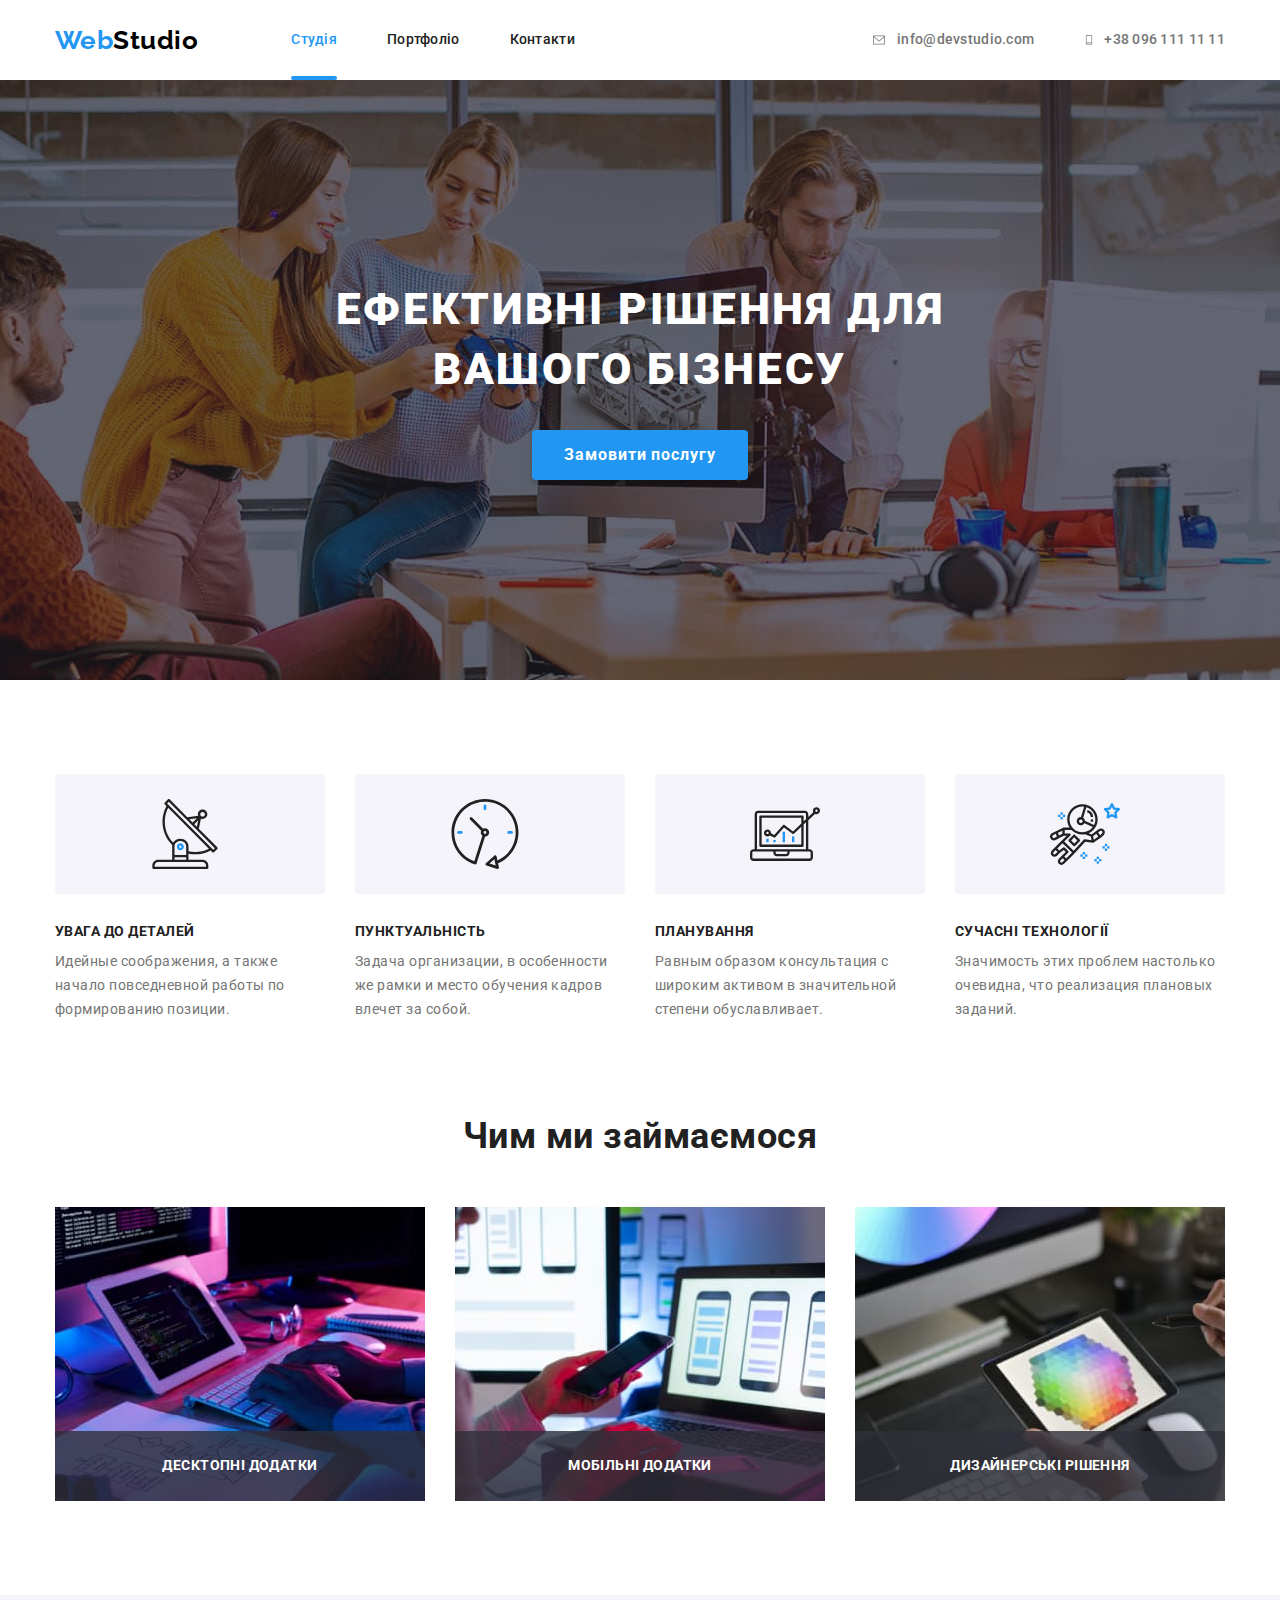
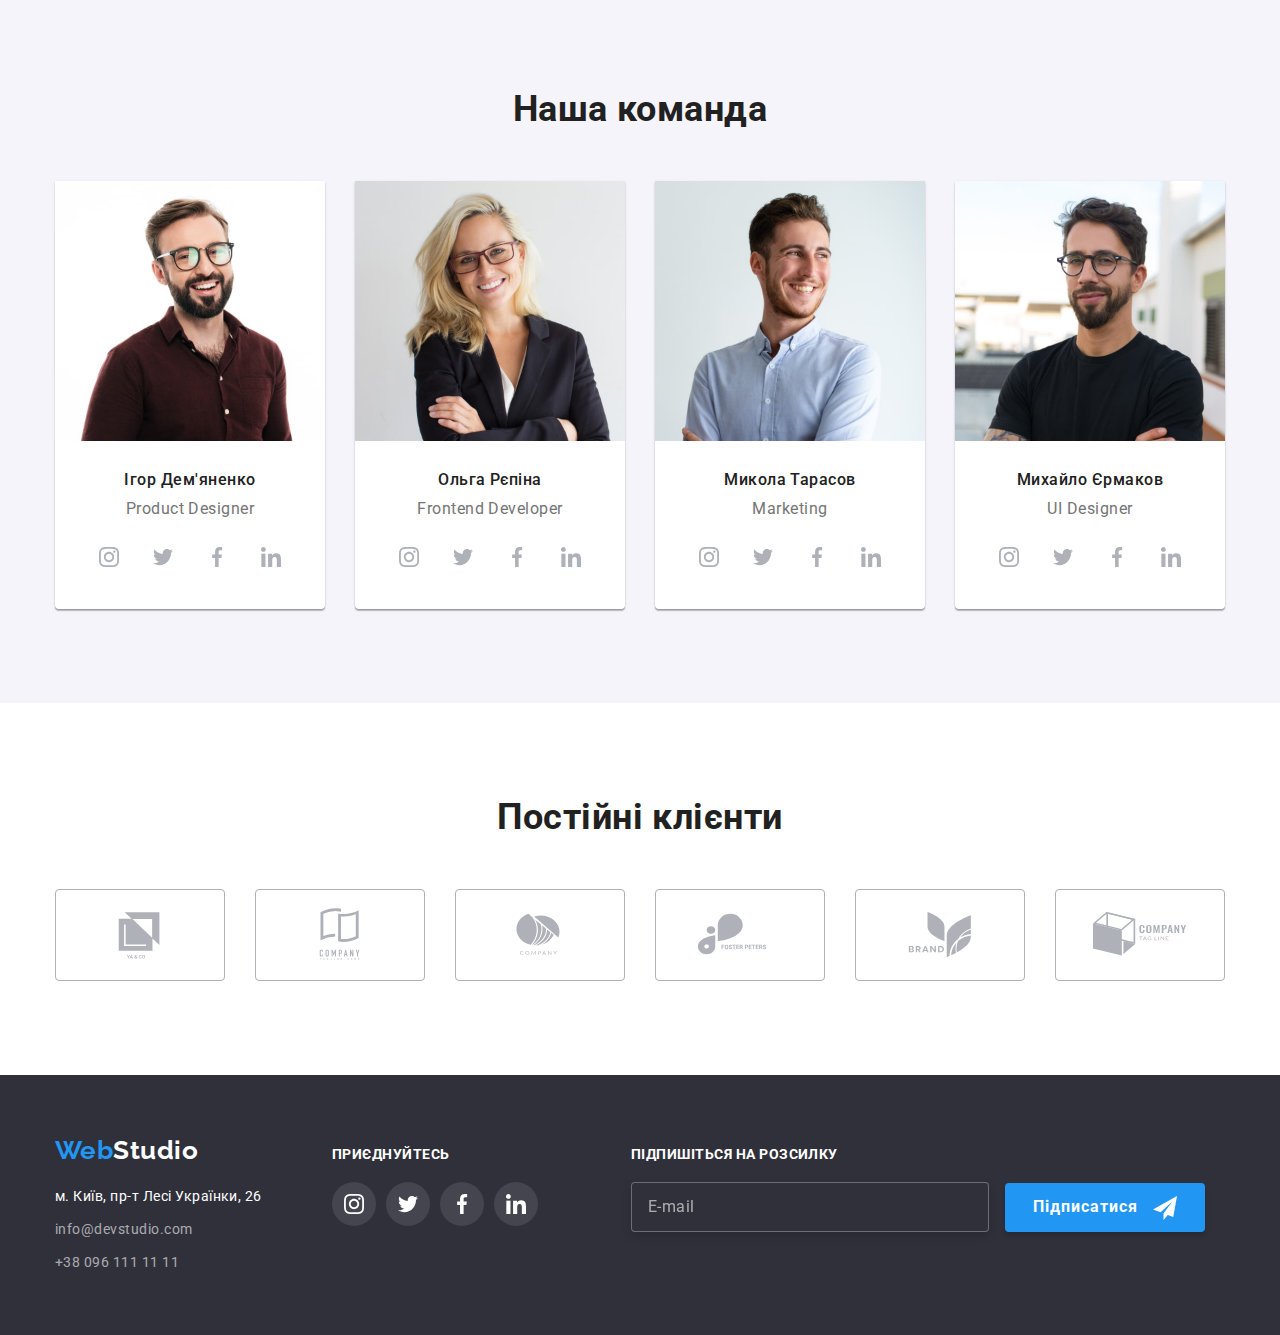
==== commit 1f11c8a6: "Все ок, галочка не по центрі" ====
--- a/index.html
+++ b/index.html
@@ -141,31 +141,22 @@
                 </label>
               </div>
 
-              <div class="form__group">
-                <input id="conditions" class="checkbox" type="checkbox" />
-                <label for="conditions" class="form-label checkbox-text">
-                  <span class="text-contract-basic"
-                    >Погоджуюся з розсилкою та приймаю<span>
-                      <a class="text-contract" href=""> Умови договору</a></span
-                    >
-                  </span>
-                  <svg class="checkbox-icon" width="16" height="15">
+              <div class="form-check">
+                <input
+                  class="display form-checkbox"
+                  type="checkbox"
+                  name=""
+                  id="licence"
+                />
+                <label class="check-name" for="licence" required="">
+                  <svg class="check-svg" width="11" height="8">
                     <use href="./images/svg/symbol-defs.svg#icon-Vector" />
                   </svg>
+                  Погоджуюся з розсилкою та приймаю
+                  <a class="check-link" href="#"> Умови договору</a>
                 </label>
-
-                <!-- <label class="form-label"
-                  >Погоджуюся з розсилкою та приймаю
-                  <span> <a href=""> Умови договору</a> </span>
-                  <input class="form-input" type="checkbox" />
-                  <svg class="modal-icon" width="20" height="20">
-                    <use
-                      href="./images/svg/symbol-defs.svg#icon-email-black-18dp-1"
-                    />
-                  </svg>
-                </label> -->
-              </div>
-              <button class="button-modal" type="submit">Відправити</button>
+                <button class="button-modal" type="submit">Відправити</button>
+              </div>
             </form>
           </div>
         </div>
@@ -595,13 +586,20 @@
         </div>
         <div class="footter-email">
           <h2 class="title-email">Підпишіться на розсилку</h2>
-          <input class="footer-inpur" type="email" placeholder="E-mail" />
-          <button class="footter-email-btn">
-            Підписатися
-            <svg class="telegram-svg" width="24" height="24">
-              <use href="./images/svg/symbol-defs.svg#icon-icon-send" />
-            </svg>
-          </button>
+          <form>
+            <input
+              class="footer-inpur"
+              type="email"
+              placeholder="E-mail"
+              required
+            />
+            <button class="footter-email-btn" type="submit">
+              Підписатися
+              <svg class="telegram-svg" width="24" height="24">
+                <use href="./images/svg/symbol-defs.svg#icon-icon-send" />
+              </svg>
+            </button>
+          </form>
         </div>
       </div>
     </footer>
--- a/css/styles.css
+++ b/css/styles.css
@@ -254,6 +254,8 @@
 
 .close {
   stroke: rgba(0, 0, 0, 0.1);
+  transition-duration: 250ms;
+  transition-timing-function: cubic-bezier(0.4, 0, 0.2, 1);
 }
 .button-close:hover .close {
   fill: var(--accent-color);
@@ -285,10 +287,13 @@
   letter-spacing: 0.01em;
   color: #757575;
 }
+
 .modal-icon {
   position: absolute;
   top: 50%;
   left: 12px;
+  transition-duration: 250ms;
+  transition-timing-function: cubic-bezier(0.4, 0, 0.2, 1);
 }
 
 .form-input {
@@ -301,6 +306,9 @@
   border: 1px solid rgba(33, 33, 33, 0.2);
   border-radius: 4px;
   outline: transparent;
+  transition-property: outline;
+  transition-duration: 250ms;
+  transition-timing-function: cubic-bezier(0.4, 0, 0.2, 1);
 }
 .form-input:focus {
   outline: 1px solid var(--accent-color);
@@ -352,6 +360,46 @@
   box-shadow: 0px 4px 4px rgba(0, 0, 0, 0.15);
   border-radius: 4px;
   border: transparent;
+}
+.display {
+  position: absolute;
+  width: 1px;
+  height: 1px;
+  margin: -1px;
+  border: 0;
+  padding: 0;
+  white-space: nowrap;
+  clip-path: inset(100%);
+  clip: rect(0 0 0 0);
+  overflow: hidden;
+}
+
+.check-name {
+  display: flex;
+  align-items: center;
+  justify-items: center;
+  font-size: 14px;
+  line-height: 1.71;
+  letter-spacing: 0.03em;
+  color: var(--text-color);
+  margin-bottom: 30px;
+}
+.form-checkbox:checked ~ .check-name > .check-svg {
+  background-color: #2196f3;
+
+  border: transparent;
+}
+
+.check-link {
+  color: #2196f3;
+}
+
+.check-svg {
+  width: 16px;
+  height: 16px;
+  margin-right: 8px;
+  border: 2px solid black;
+  transition: background-color 250ms cubic-bezier(0.4, 0, 0.2, 1);
 }
 
 /* Button */
@@ -662,6 +710,8 @@
   border-radius: 4px;
 }
 .telegram-svg {
+  vertical-align: middle;
+  margin-left: 10px;
 }
 
 /* .customer-link:hover .svg,
